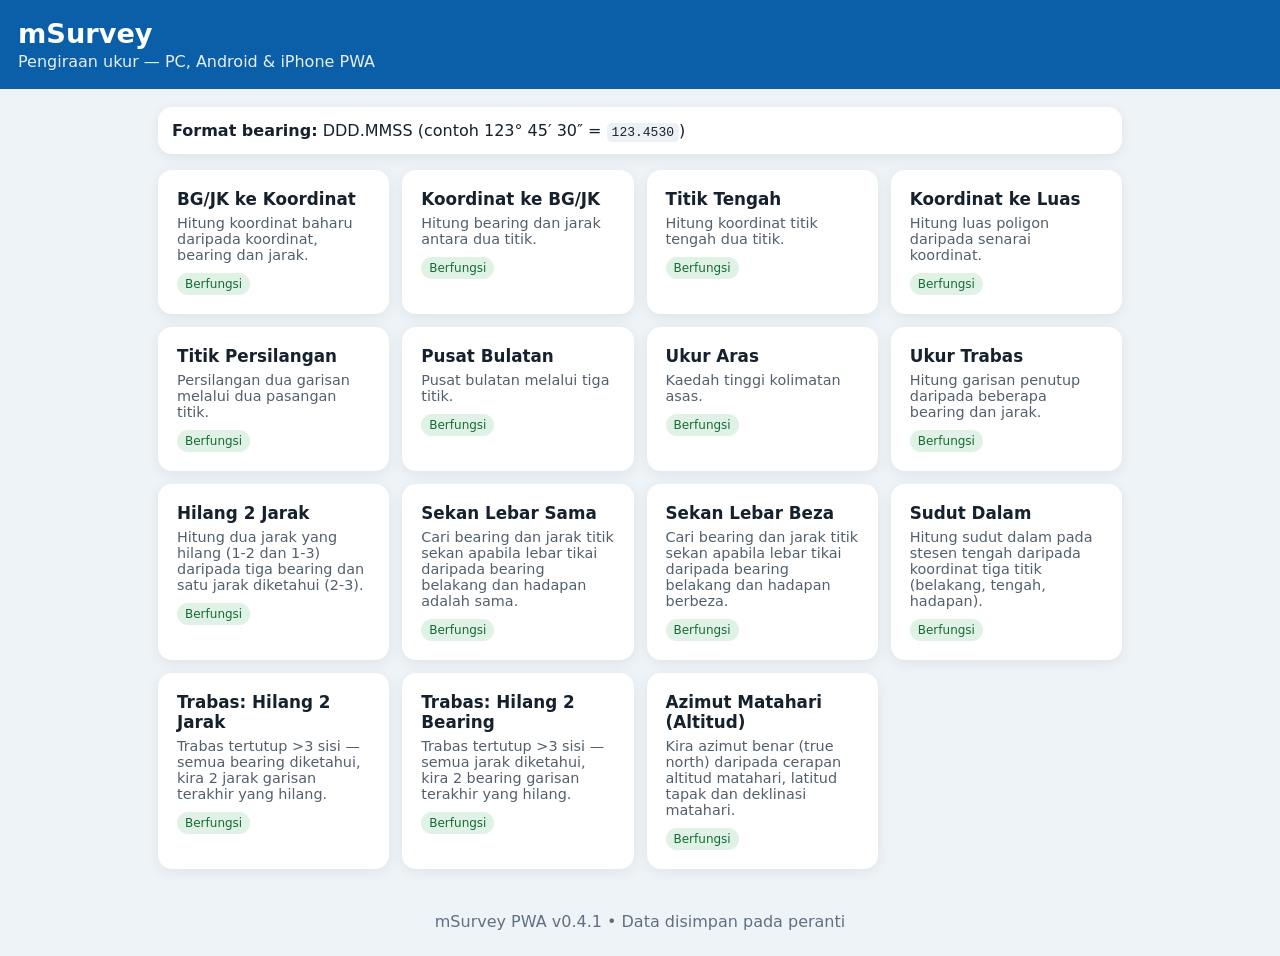
==== index.html @ 4a4f4e6b "Add Sun Azimuth (altitude method) module from Casio FX-602p program (v0.4.1) User shared a program l" ====
<!doctype html>
<html lang="ms">
<head>
  <meta charset="utf-8">
  <meta name="viewport" content="width=device-width,initial-scale=1,viewport-fit=cover">
  <meta name="theme-color" content="#0b5ea8">
  <link rel="manifest" href="./manifest.webmanifest?v=041">
  <link rel="icon" href="./icon-192.png">
  <link rel="apple-touch-icon" href="./icon-192.png">
  <link rel="stylesheet" href="./styles.css?v=041">
  <title>mSurvey</title>
</head>
<body>
<header><div><h1>mSurvey</h1><p>Pengiraan ukur — PC, Android & iPhone PWA</p></div><button id="installBtn" hidden>Pasang App</button></header>
<main>
  <section class="notice"><b>Format bearing:</b> DDD.MMSS (contoh 123° 45′ 30″ = <code>123.4530</code>)</section>
  <section id="menu" class="grid"></section>
  <section id="panel" class="panel hidden"></section>
</main>
<footer>mSurvey PWA v0.4.1 • Data disimpan pada peranti</footer>
<script src="./app.js?v=041"></script>
</body>
</html>
---- styles.css ----
:root{font-family:system-ui,-apple-system,Segoe UI,Roboto,sans-serif;color:#15212d;background:#eef3f8}*{box-sizing:border-box}body{margin:0}header{background:#0b5ea8;color:white;padding:18px max(18px,env(safe-area-inset-left));display:flex;justify-content:space-between;align-items:center;gap:12px}h1{margin:0;font-size:1.7rem}header p{margin:3px 0 0;opacity:.9}button{border:0;border-radius:10px;padding:11px 15px;font-weight:700;cursor:pointer;background:#0b5ea8;color:white}.notice,.panel,.card{background:white;border-radius:14px;box-shadow:0 3px 14px #0001}.notice{padding:14px;margin-bottom:16px}.grid{display:grid;grid-template-columns:repeat(auto-fit,minmax(210px,1fr));gap:13px}.card{padding:17px;cursor:pointer;border:2px solid transparent}.card:hover{border-color:#0b5ea8}.card h2{font-size:1.05rem;margin:0 0 6px}.card p{margin:0;color:#52606d;font-size:.9rem}.tag{display:inline-block;margin-top:10px;padding:4px 8px;border-radius:20px;background:#dff2e5;color:#176b35;font-size:.75rem}.tag.pending{background:#fff0cf;color:#7b5510}main{max-width:1000px;margin:auto;padding:18px}.panel{padding:18px}.hidden{display:none}.toolbar{display:flex;justify-content:space-between;align-items:center;gap:8px}.fields{display:grid;grid-template-columns:repeat(auto-fit,minmax(180px,1fr));gap:12px;margin:16px 0}label{display:flex;flex-direction:column;gap:5px;font-weight:650}input,textarea{font:inherit;padding:11px;border:1px solid #aeb8c2;border-radius:9px;background:#fff}.actions{display:flex;gap:9px;flex-wrap:wrap}.secondary{background:#637381}.result{margin-top:15px;padding:14px;border-left:5px solid #0b5ea8;background:#eaf4ff;white-space:pre-wrap;font-family:ui-monospace,Consolas,monospace}footer{text-align:center;color:#607080;padding:25px}code{background:#edf1f5;padding:2px 5px;border-radius:5px}@media(max-width:520px){header{align-items:flex-start}header p{font-size:.82rem}.grid{grid-template-columns:1fr}.panel{padding:14px}}

.help{color:#52606d;margin:4px 0 12px}.signed{display:flex;gap:6px}.signed input{flex:1;min-width:0}.sign-toggle{padding:0;width:42px;flex:0 0 42px;font-size:1.15rem;line-height:1}.table-wrap{overflow-x:auto;margin:12px 0}.traverse-table{width:100%;border-collapse:collapse;min-width:510px}.traverse-table th,.traverse-table td{padding:8px;border-bottom:1px solid #d9e1e8;text-align:left}.traverse-table th:first-child,.traverse-table td:first-child{width:52px;text-align:center}.traverse-table th:last-child,.traverse-table td:last-child{width:54px;text-align:center}.traverse-table input{width:100%;min-width:145px}.row-actions{display:flex;gap:9px;flex-wrap:wrap;margin:10px 0 16px}.danger{background:#b42318}.compact{padding:8px 12px;font-size:1.15rem;line-height:1}.row-no{font-weight:700;color:#52606d}
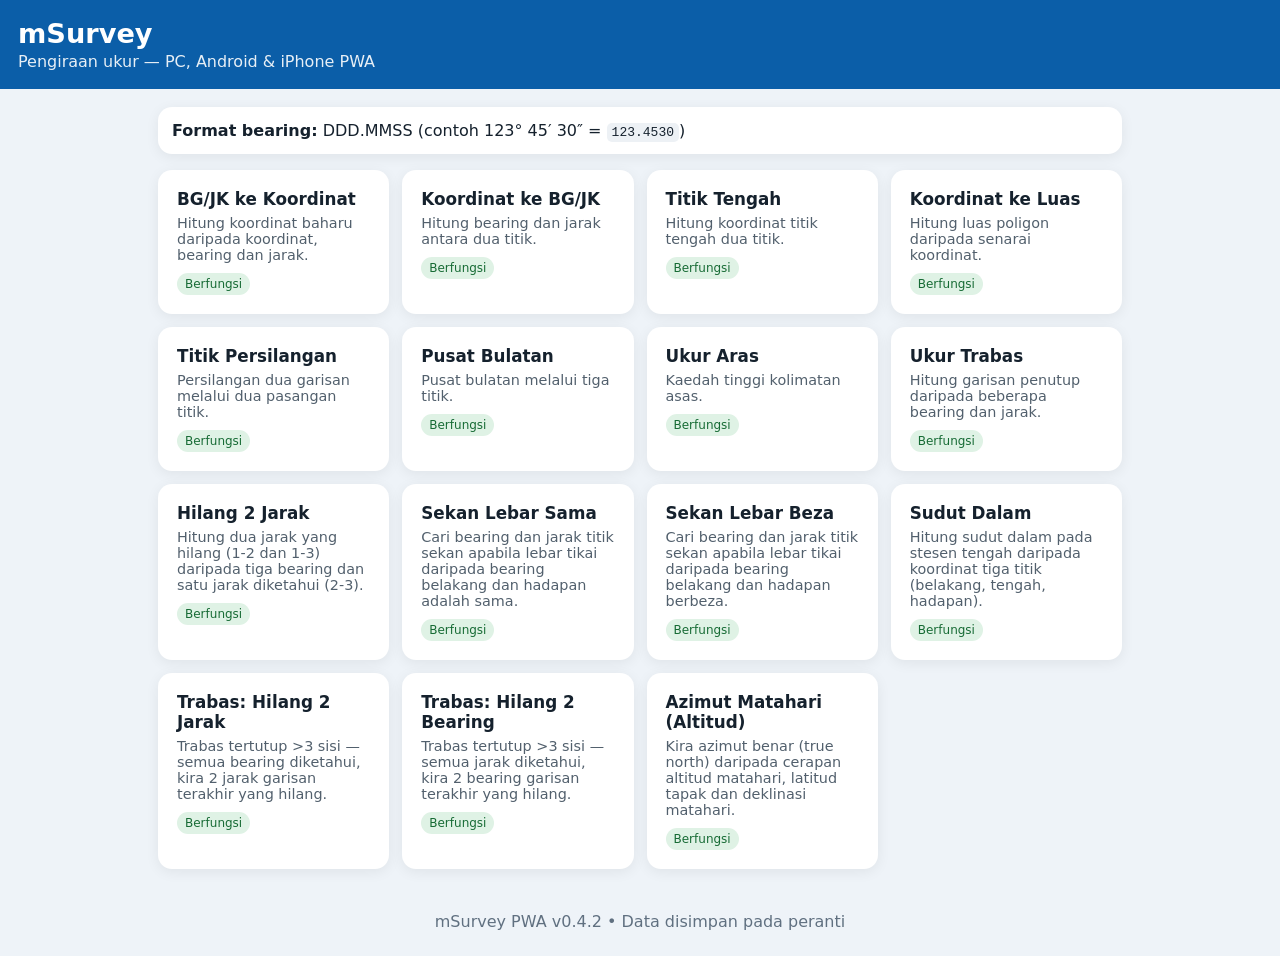
==== commit 5df9facd: "Unify traverse omitted-measurement tables into a single table (v0.4.2) Per user feedback, merge the " ====
--- a/index.html
+++ b/index.html
@@ -4,10 +4,10 @@
   <meta charset="utf-8">
   <meta name="viewport" content="width=device-width,initial-scale=1,viewport-fit=cover">
   <meta name="theme-color" content="#0b5ea8">
-  <link rel="manifest" href="./manifest.webmanifest?v=041">
+  <link rel="manifest" href="./manifest.webmanifest?v=042">
   <link rel="icon" href="./icon-192.png">
   <link rel="apple-touch-icon" href="./icon-192.png">
-  <link rel="stylesheet" href="./styles.css?v=041">
+  <link rel="stylesheet" href="./styles.css?v=042">
   <title>mSurvey</title>
 </head>
 <body>
@@ -17,7 +17,7 @@
   <section id="menu" class="grid"></section>
   <section id="panel" class="panel hidden"></section>
 </main>
-<footer>mSurvey PWA v0.4.1 • Data disimpan pada peranti</footer>
-<script src="./app.js?v=041"></script>
+<footer>mSurvey PWA v0.4.2 • Data disimpan pada peranti</footer>
+<script src="./app.js?v=042"></script>
 </body>
 </html>
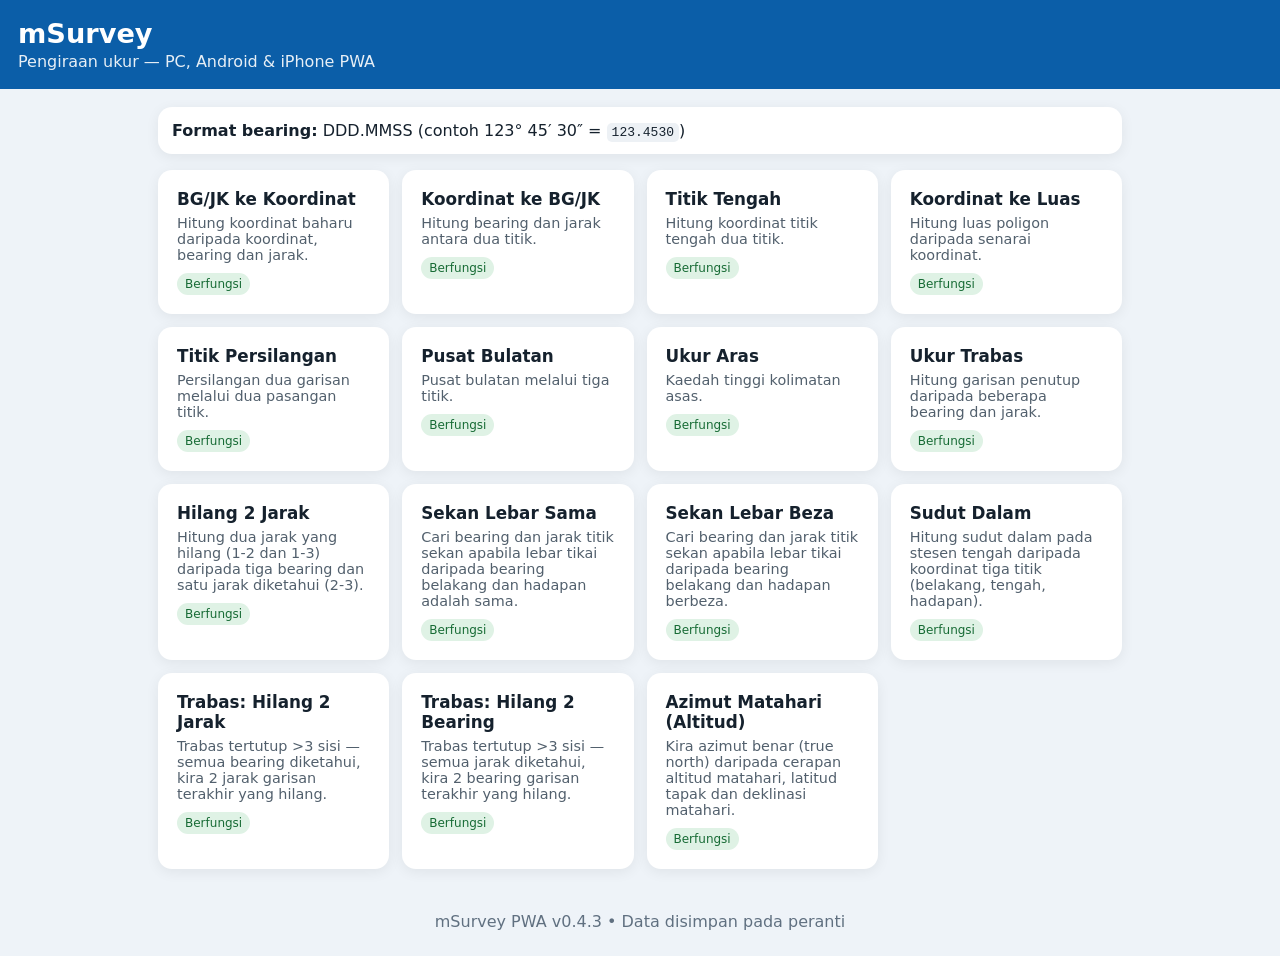
==== commit f463c035: "Round bearing/angle output to nearest whole second (v0.4.3) dmsFromDeg previously kept 2 decimal pla" ====
--- a/index.html
+++ b/index.html
@@ -4,10 +4,10 @@
   <meta charset="utf-8">
   <meta name="viewport" content="width=device-width,initial-scale=1,viewport-fit=cover">
   <meta name="theme-color" content="#0b5ea8">
-  <link rel="manifest" href="./manifest.webmanifest?v=042">
+  <link rel="manifest" href="./manifest.webmanifest?v=043">
   <link rel="icon" href="./icon-192.png">
   <link rel="apple-touch-icon" href="./icon-192.png">
-  <link rel="stylesheet" href="./styles.css?v=042">
+  <link rel="stylesheet" href="./styles.css?v=043">
   <title>mSurvey</title>
 </head>
 <body>
@@ -17,7 +17,7 @@
   <section id="menu" class="grid"></section>
   <section id="panel" class="panel hidden"></section>
 </main>
-<footer>mSurvey PWA v0.4.2 • Data disimpan pada peranti</footer>
-<script src="./app.js?v=042"></script>
+<footer>mSurvey PWA v0.4.3 • Data disimpan pada peranti</footer>
+<script src="./app.js?v=043"></script>
 </body>
 </html>
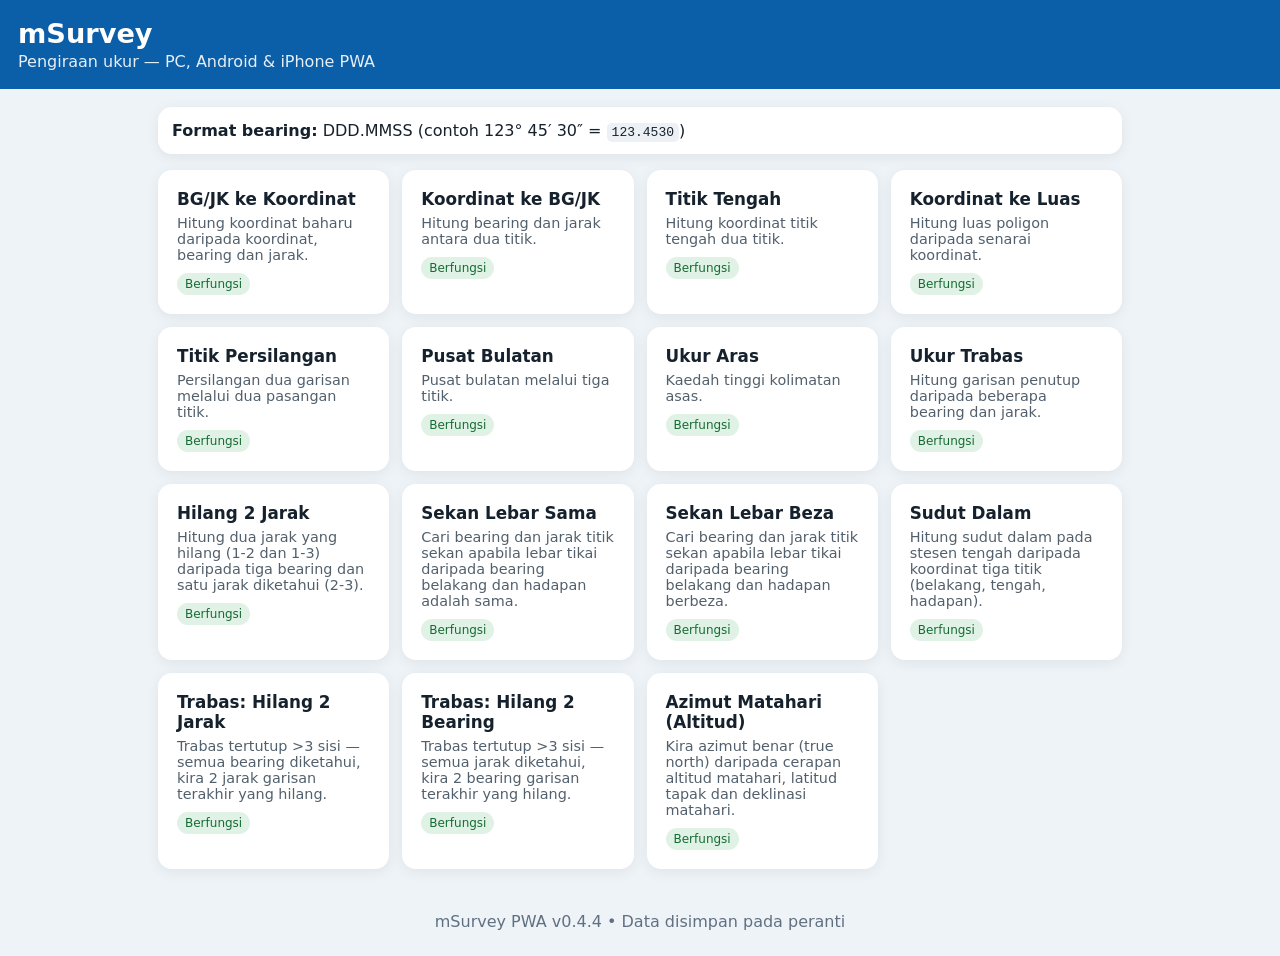
==== commit 86b3f270: "Standardize all distance/coordinate output to 3 decimal places (v0.4.4) Coordinates, radius, and tra" ====
--- a/index.html
+++ b/index.html
@@ -4,10 +4,10 @@
   <meta charset="utf-8">
   <meta name="viewport" content="width=device-width,initial-scale=1,viewport-fit=cover">
   <meta name="theme-color" content="#0b5ea8">
-  <link rel="manifest" href="./manifest.webmanifest?v=043">
+  <link rel="manifest" href="./manifest.webmanifest?v=044">
   <link rel="icon" href="./icon-192.png">
   <link rel="apple-touch-icon" href="./icon-192.png">
-  <link rel="stylesheet" href="./styles.css?v=043">
+  <link rel="stylesheet" href="./styles.css?v=044">
   <title>mSurvey</title>
 </head>
 <body>
@@ -17,7 +17,7 @@
   <section id="menu" class="grid"></section>
   <section id="panel" class="panel hidden"></section>
 </main>
-<footer>mSurvey PWA v0.4.3 • Data disimpan pada peranti</footer>
-<script src="./app.js?v=043"></script>
+<footer>mSurvey PWA v0.4.4 • Data disimpan pada peranti</footer>
+<script src="./app.js?v=044"></script>
 </body>
 </html>
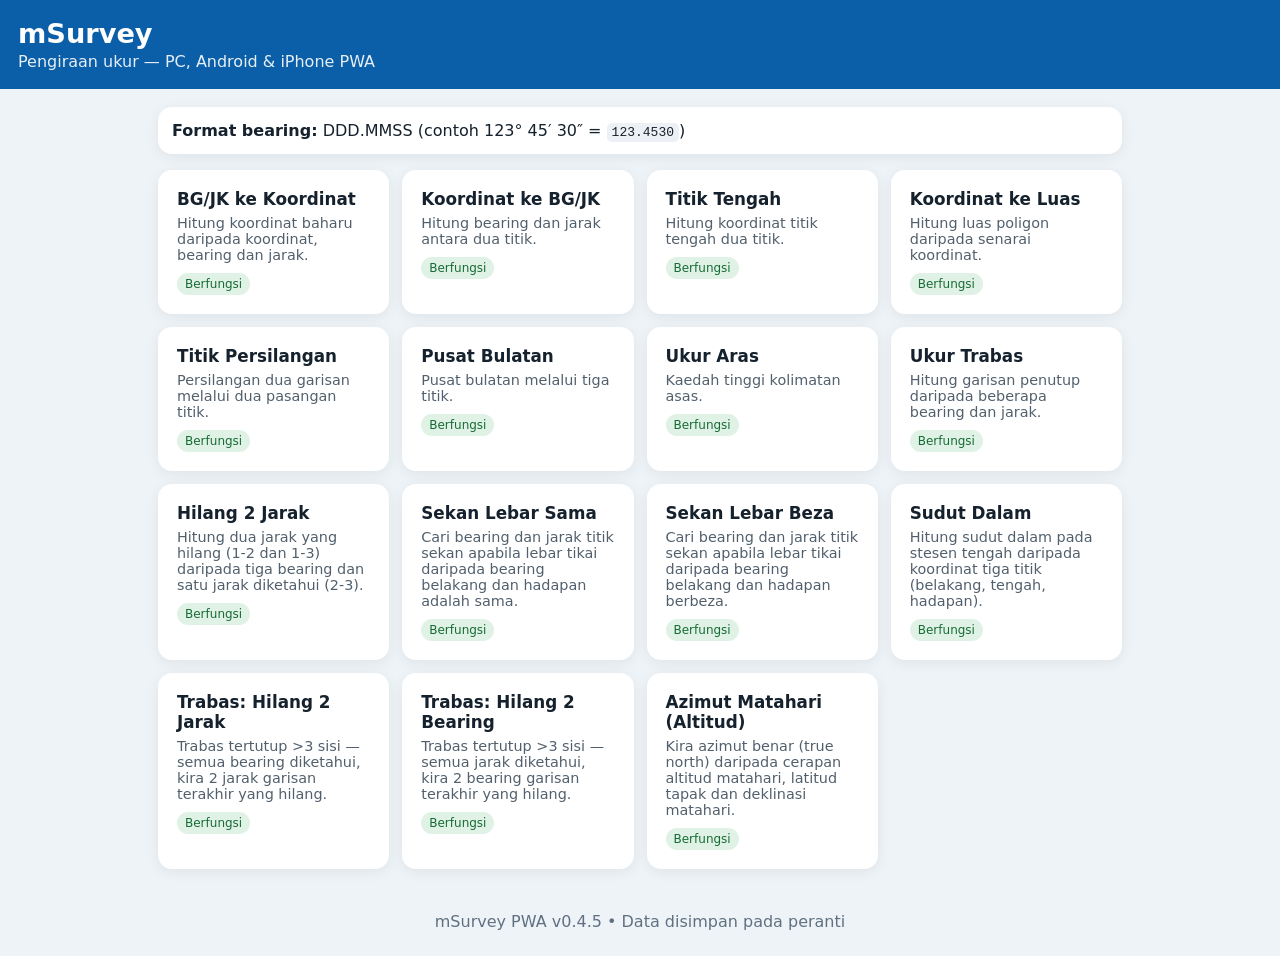
==== commit 9460340e: "Fix traverse table overflow on narrow mobile screens (v0.4.5) .traverse-table and its inputs had har" ====
--- a/index.html
+++ b/index.html
@@ -4,10 +4,10 @@
   <meta charset="utf-8">
   <meta name="viewport" content="width=device-width,initial-scale=1,viewport-fit=cover">
   <meta name="theme-color" content="#0b5ea8">
-  <link rel="manifest" href="./manifest.webmanifest?v=044">
+  <link rel="manifest" href="./manifest.webmanifest?v=045">
   <link rel="icon" href="./icon-192.png">
   <link rel="apple-touch-icon" href="./icon-192.png">
-  <link rel="stylesheet" href="./styles.css?v=044">
+  <link rel="stylesheet" href="./styles.css?v=045">
   <title>mSurvey</title>
 </head>
 <body>
@@ -17,7 +17,7 @@
   <section id="menu" class="grid"></section>
   <section id="panel" class="panel hidden"></section>
 </main>
-<footer>mSurvey PWA v0.4.4 • Data disimpan pada peranti</footer>
-<script src="./app.js?v=044"></script>
+<footer>mSurvey PWA v0.4.5 • Data disimpan pada peranti</footer>
+<script src="./app.js?v=045"></script>
 </body>
 </html>
--- a/styles.css
+++ b/styles.css
@@ -1,3 +1,4 @@
 :root{font-family:system-ui,-apple-system,Segoe UI,Roboto,sans-serif;color:#15212d;background:#eef3f8}*{box-sizing:border-box}body{margin:0}header{background:#0b5ea8;color:white;padding:18px max(18px,env(safe-area-inset-left));display:flex;justify-content:space-between;align-items:center;gap:12px}h1{margin:0;font-size:1.7rem}header p{margin:3px 0 0;opacity:.9}button{border:0;border-radius:10px;padding:11px 15px;font-weight:700;cursor:pointer;background:#0b5ea8;color:white}.notice,.panel,.card{background:white;border-radius:14px;box-shadow:0 3px 14px #0001}.notice{padding:14px;margin-bottom:16px}.grid{display:grid;grid-template-columns:repeat(auto-fit,minmax(210px,1fr));gap:13px}.card{padding:17px;cursor:pointer;border:2px solid transparent}.card:hover{border-color:#0b5ea8}.card h2{font-size:1.05rem;margin:0 0 6px}.card p{margin:0;color:#52606d;font-size:.9rem}.tag{display:inline-block;margin-top:10px;padding:4px 8px;border-radius:20px;background:#dff2e5;color:#176b35;font-size:.75rem}.tag.pending{background:#fff0cf;color:#7b5510}main{max-width:1000px;margin:auto;padding:18px}.panel{padding:18px}.hidden{display:none}.toolbar{display:flex;justify-content:space-between;align-items:center;gap:8px}.fields{display:grid;grid-template-columns:repeat(auto-fit,minmax(180px,1fr));gap:12px;margin:16px 0}label{display:flex;flex-direction:column;gap:5px;font-weight:650}input,textarea{font:inherit;padding:11px;border:1px solid #aeb8c2;border-radius:9px;background:#fff}.actions{display:flex;gap:9px;flex-wrap:wrap}.secondary{background:#637381}.result{margin-top:15px;padding:14px;border-left:5px solid #0b5ea8;background:#eaf4ff;white-space:pre-wrap;font-family:ui-monospace,Consolas,monospace}footer{text-align:center;color:#607080;padding:25px}code{background:#edf1f5;padding:2px 5px;border-radius:5px}@media(max-width:520px){header{align-items:flex-start}header p{font-size:.82rem}.grid{grid-template-columns:1fr}.panel{padding:14px}}
 
 .help{color:#52606d;margin:4px 0 12px}.signed{display:flex;gap:6px}.signed input{flex:1;min-width:0}.sign-toggle{padding:0;width:42px;flex:0 0 42px;font-size:1.15rem;line-height:1}.table-wrap{overflow-x:auto;margin:12px 0}.traverse-table{width:100%;border-collapse:collapse;min-width:510px}.traverse-table th,.traverse-table td{padding:8px;border-bottom:1px solid #d9e1e8;text-align:left}.traverse-table th:first-child,.traverse-table td:first-child{width:52px;text-align:center}.traverse-table th:last-child,.traverse-table td:last-child{width:54px;text-align:center}.traverse-table input{width:100%;min-width:145px}.row-actions{display:flex;gap:9px;flex-wrap:wrap;margin:10px 0 16px}.danger{background:#b42318}.compact{padding:8px 12px;font-size:1.15rem;line-height:1}.row-no{font-weight:700;color:#52606d}
+@media(max-width:520px){.traverse-table{min-width:0}.traverse-table input{min-width:0;font-size:.85rem;padding:8px 6px}.traverse-table th,.traverse-table td{padding:4px}.traverse-table th:first-child,.traverse-table td:first-child{width:26px}.traverse-table th:last-child,.traverse-table td:last-child{width:34px}.compact{padding:6px 8px;font-size:1rem}}
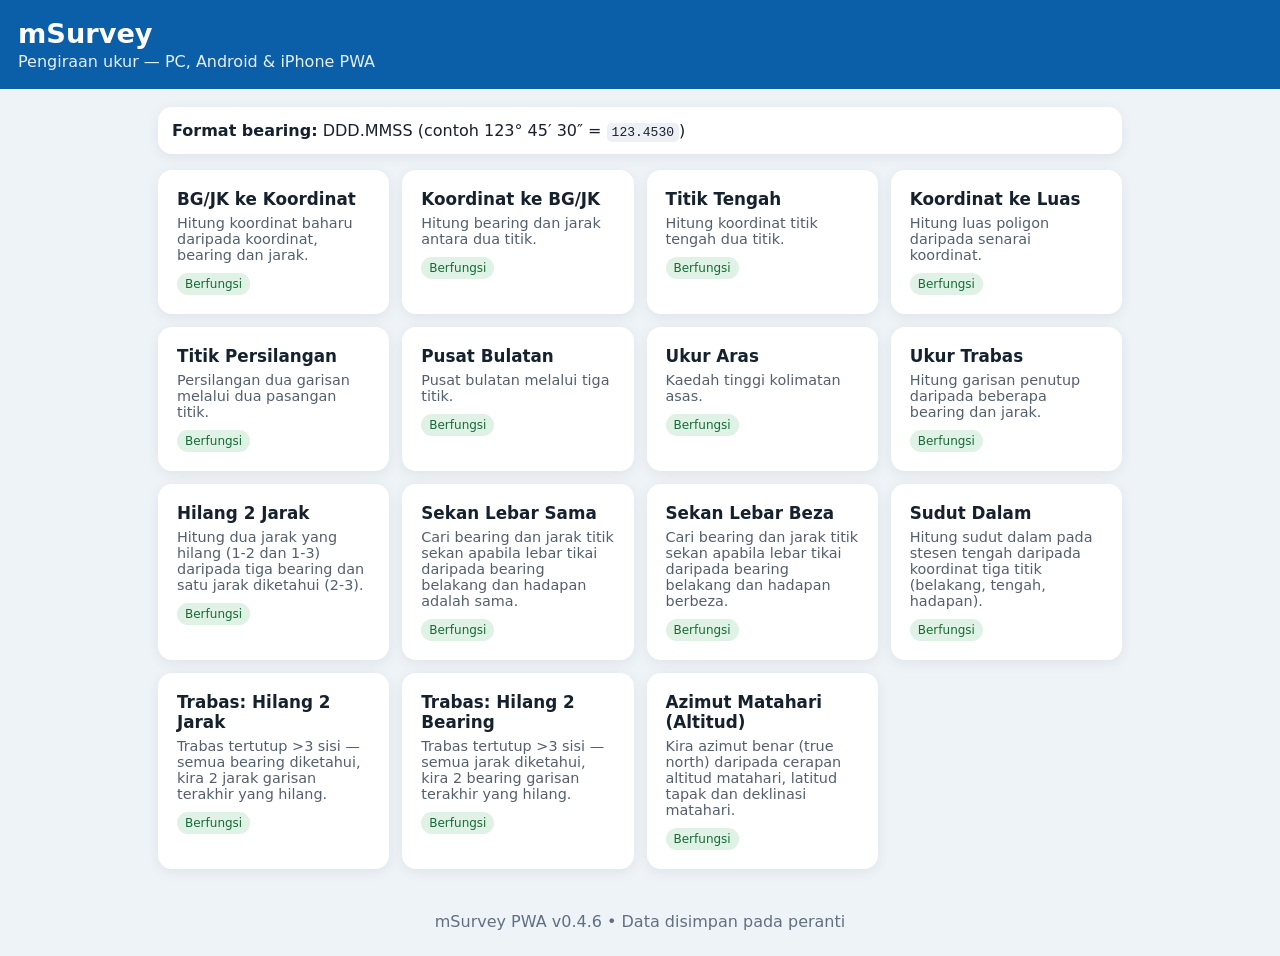
==== commit 15b198cb: "Revert traverse omitted-measurement UI to explicit separate fields (v0.4.6) The single-table "leave " ====
--- a/index.html
+++ b/index.html
@@ -4,10 +4,10 @@
   <meta charset="utf-8">
   <meta name="viewport" content="width=device-width,initial-scale=1,viewport-fit=cover">
   <meta name="theme-color" content="#0b5ea8">
-  <link rel="manifest" href="./manifest.webmanifest?v=045">
+  <link rel="manifest" href="./manifest.webmanifest?v=046">
   <link rel="icon" href="./icon-192.png">
   <link rel="apple-touch-icon" href="./icon-192.png">
-  <link rel="stylesheet" href="./styles.css?v=045">
+  <link rel="stylesheet" href="./styles.css?v=046">
   <title>mSurvey</title>
 </head>
 <body>
@@ -17,7 +17,7 @@
   <section id="menu" class="grid"></section>
   <section id="panel" class="panel hidden"></section>
 </main>
-<footer>mSurvey PWA v0.4.5 • Data disimpan pada peranti</footer>
-<script src="./app.js?v=045"></script>
+<footer>mSurvey PWA v0.4.6 • Data disimpan pada peranti</footer>
+<script src="./app.js?v=046"></script>
 </body>
 </html>
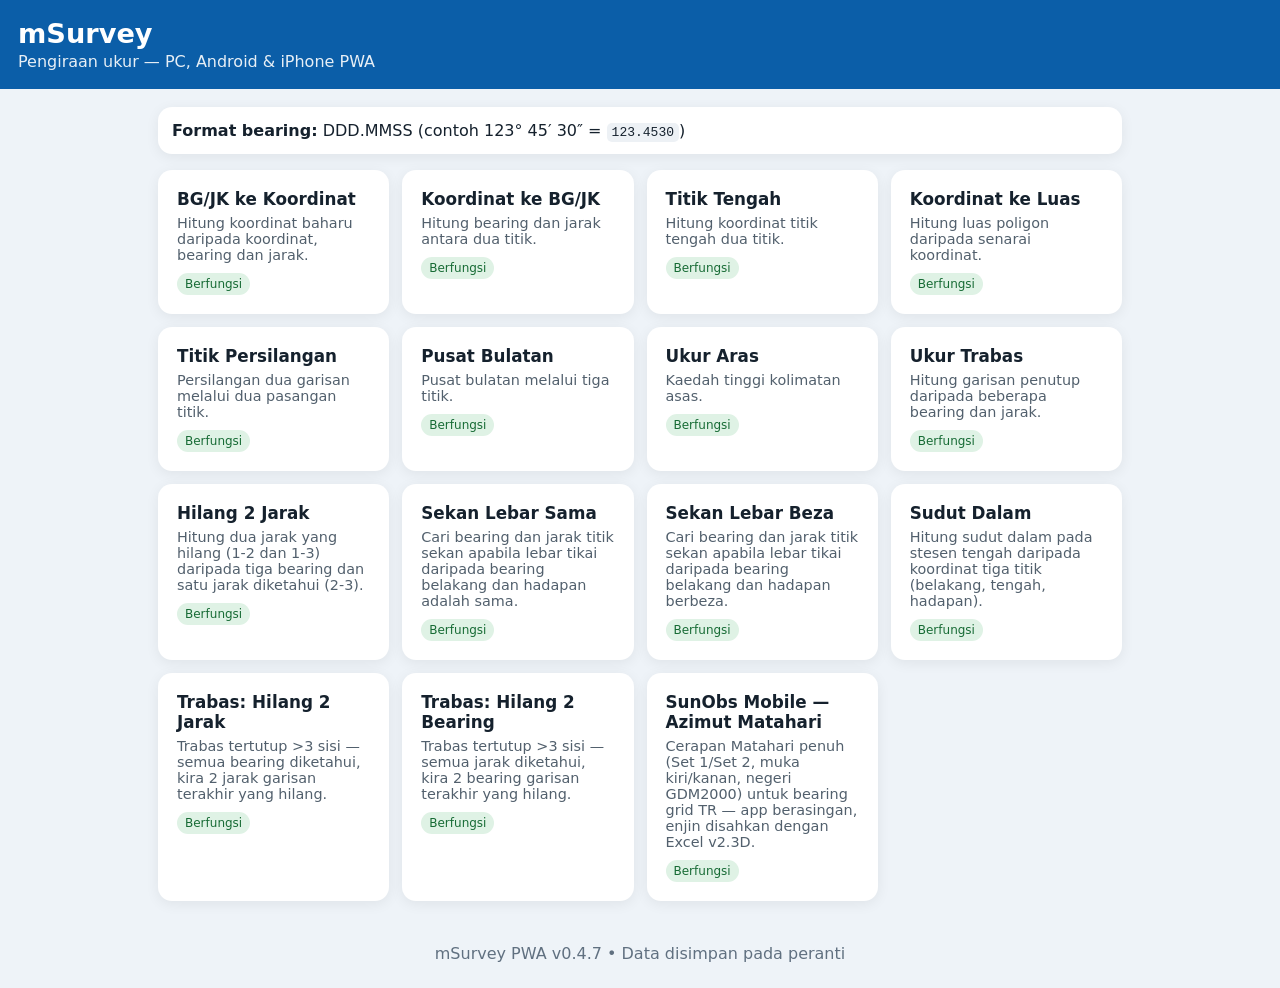
==== commit e2334933: "Replace simple sun-azimuth module with full SunObs Mobile app (v0.4.7) The user's own SunObs Mobile " ====
--- a/index.html
+++ b/index.html
@@ -4,10 +4,10 @@
   <meta charset="utf-8">
   <meta name="viewport" content="width=device-width,initial-scale=1,viewport-fit=cover">
   <meta name="theme-color" content="#0b5ea8">
-  <link rel="manifest" href="./manifest.webmanifest?v=046">
+  <link rel="manifest" href="./manifest.webmanifest?v=047">
   <link rel="icon" href="./icon-192.png">
   <link rel="apple-touch-icon" href="./icon-192.png">
-  <link rel="stylesheet" href="./styles.css?v=046">
+  <link rel="stylesheet" href="./styles.css?v=047">
   <title>mSurvey</title>
 </head>
 <body>
@@ -17,7 +17,7 @@
   <section id="menu" class="grid"></section>
   <section id="panel" class="panel hidden"></section>
 </main>
-<footer>mSurvey PWA v0.4.6 • Data disimpan pada peranti</footer>
-<script src="./app.js?v=046"></script>
+<footer>mSurvey PWA v0.4.7 • Data disimpan pada peranti</footer>
+<script src="./app.js?v=047"></script>
 </body>
 </html>
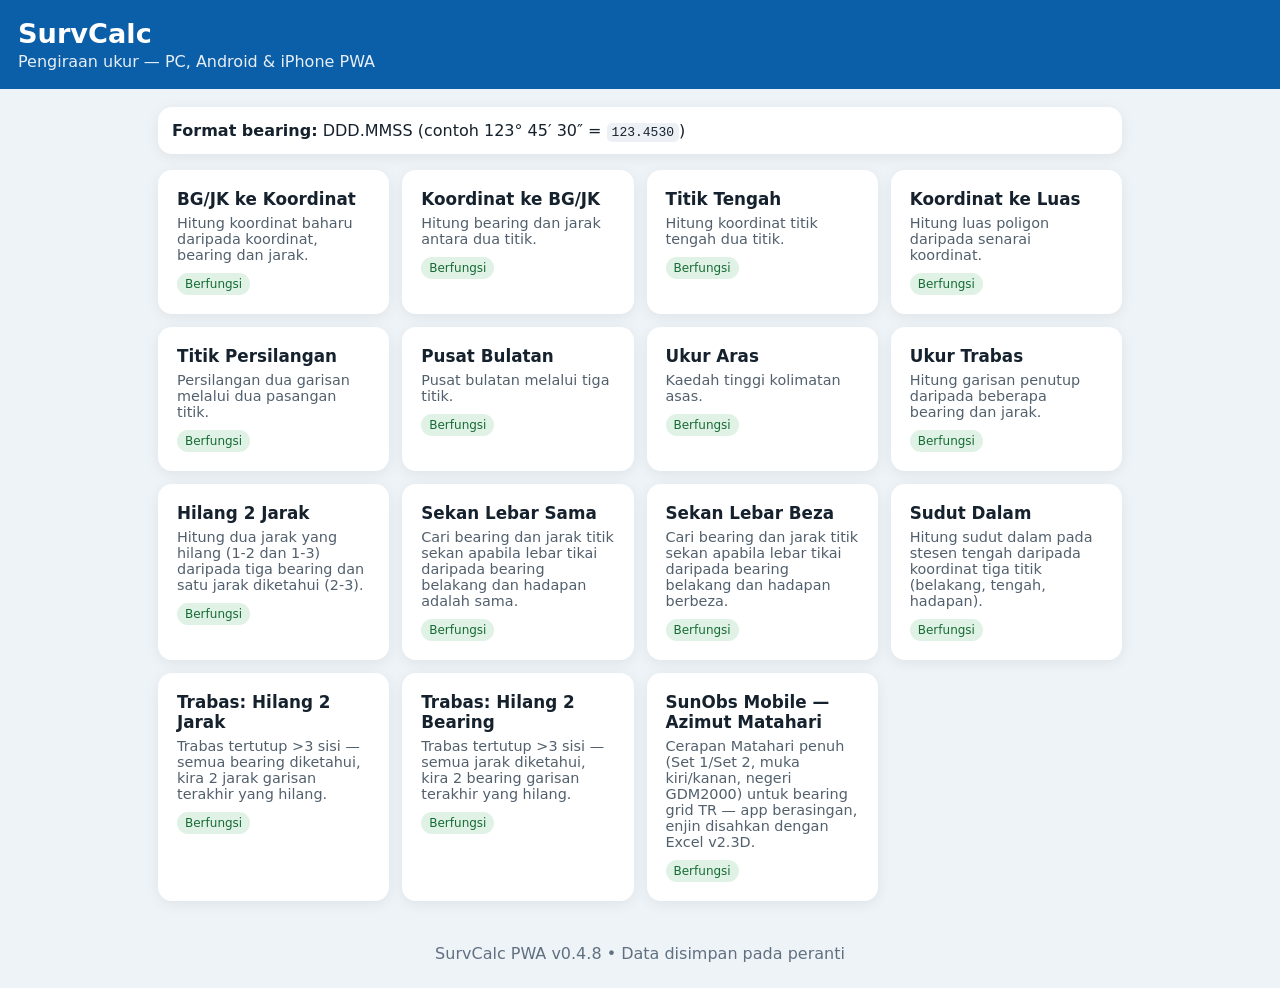
==== commit 0b3f4724: "Rebrand app from mSurvey to SurvCalc with a new icon (v0.4.8) Replace the original APK's yellow warn" ====
--- a/index.html
+++ b/index.html
@@ -4,20 +4,20 @@
   <meta charset="utf-8">
   <meta name="viewport" content="width=device-width,initial-scale=1,viewport-fit=cover">
   <meta name="theme-color" content="#0b5ea8">
-  <link rel="manifest" href="./manifest.webmanifest?v=047">
+  <link rel="manifest" href="./manifest.webmanifest?v=048">
   <link rel="icon" href="./icon-192.png">
   <link rel="apple-touch-icon" href="./icon-192.png">
-  <link rel="stylesheet" href="./styles.css?v=047">
-  <title>mSurvey</title>
+  <link rel="stylesheet" href="./styles.css?v=048">
+  <title>SurvCalc</title>
 </head>
 <body>
-<header><div><h1>mSurvey</h1><p>Pengiraan ukur — PC, Android & iPhone PWA</p></div><button id="installBtn" hidden>Pasang App</button></header>
+<header><div><h1>SurvCalc</h1><p>Pengiraan ukur — PC, Android & iPhone PWA</p></div><button id="installBtn" hidden>Pasang App</button></header>
 <main>
   <section class="notice"><b>Format bearing:</b> DDD.MMSS (contoh 123° 45′ 30″ = <code>123.4530</code>)</section>
   <section id="menu" class="grid"></section>
   <section id="panel" class="panel hidden"></section>
 </main>
-<footer>mSurvey PWA v0.4.7 • Data disimpan pada peranti</footer>
-<script src="./app.js?v=047"></script>
+<footer>SurvCalc PWA v0.4.8 • Data disimpan pada peranti</footer>
+<script src="./app.js?v=048"></script>
 </body>
 </html>
